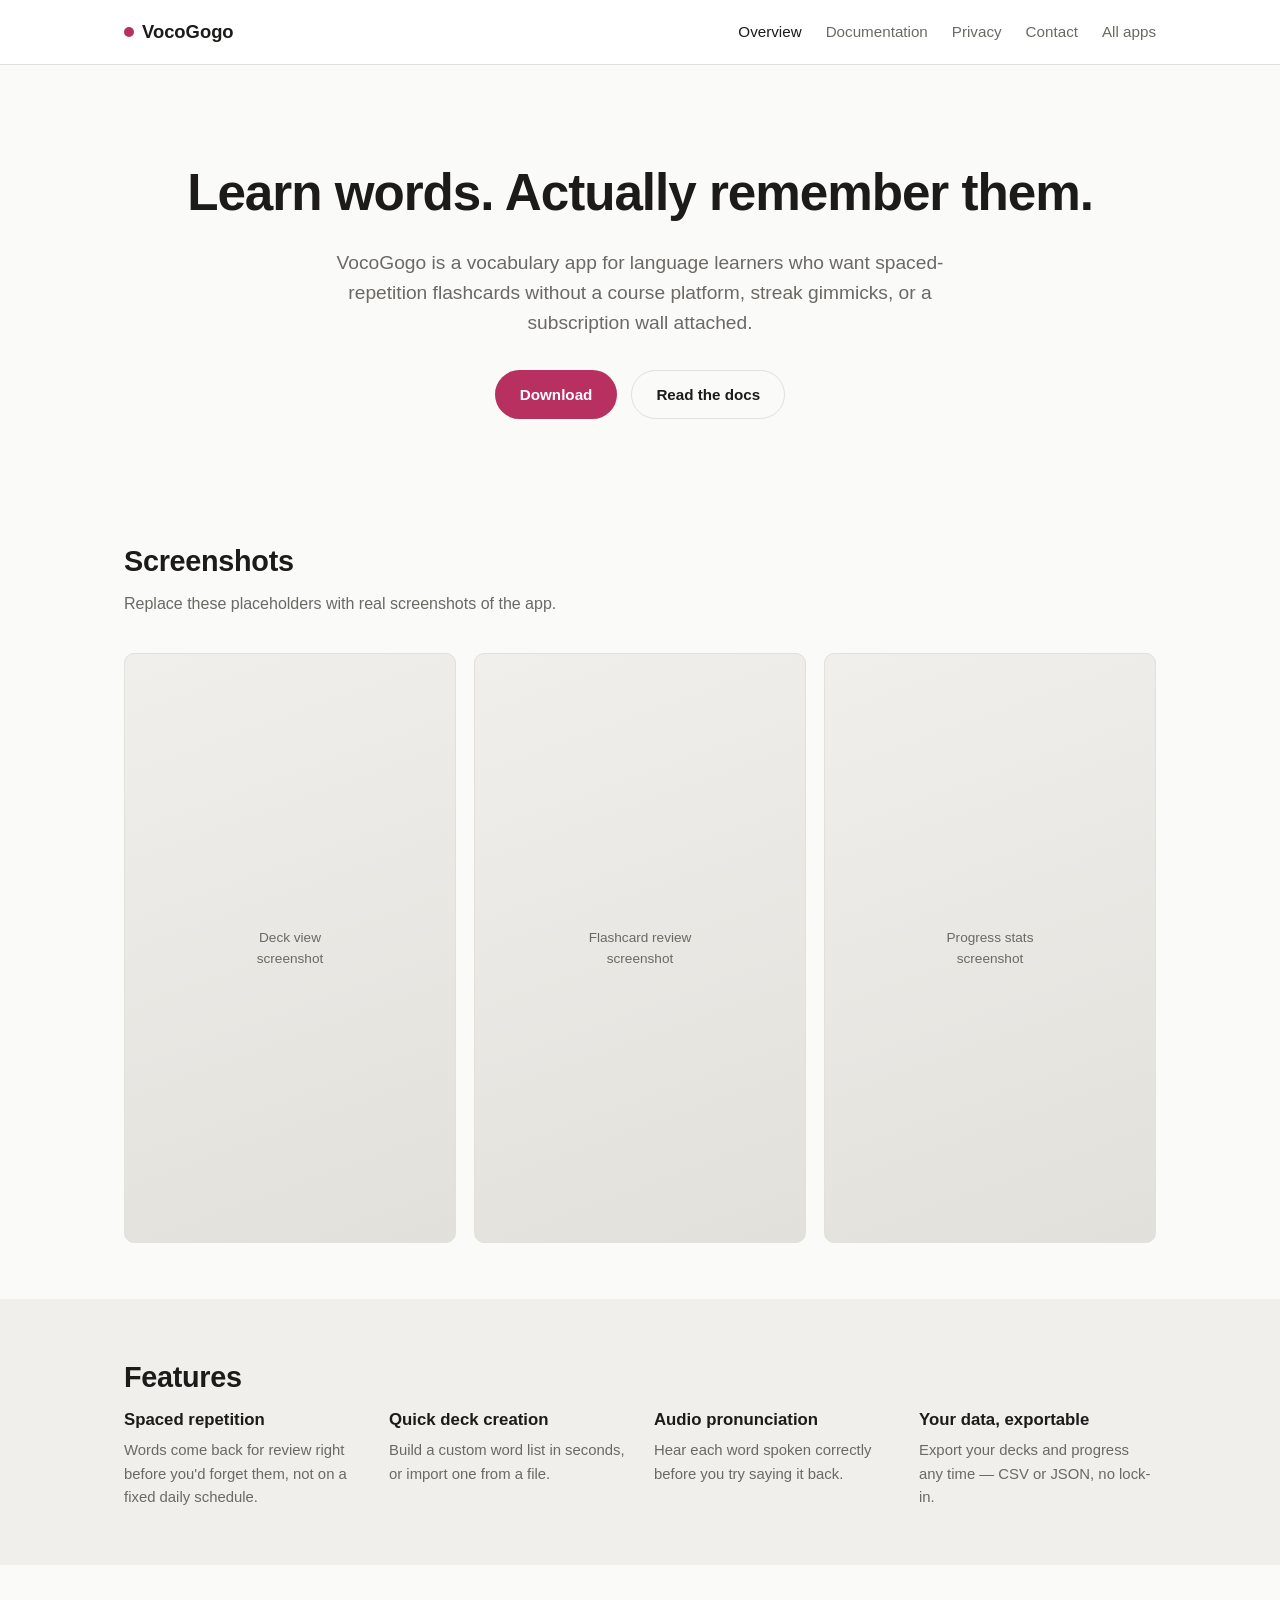
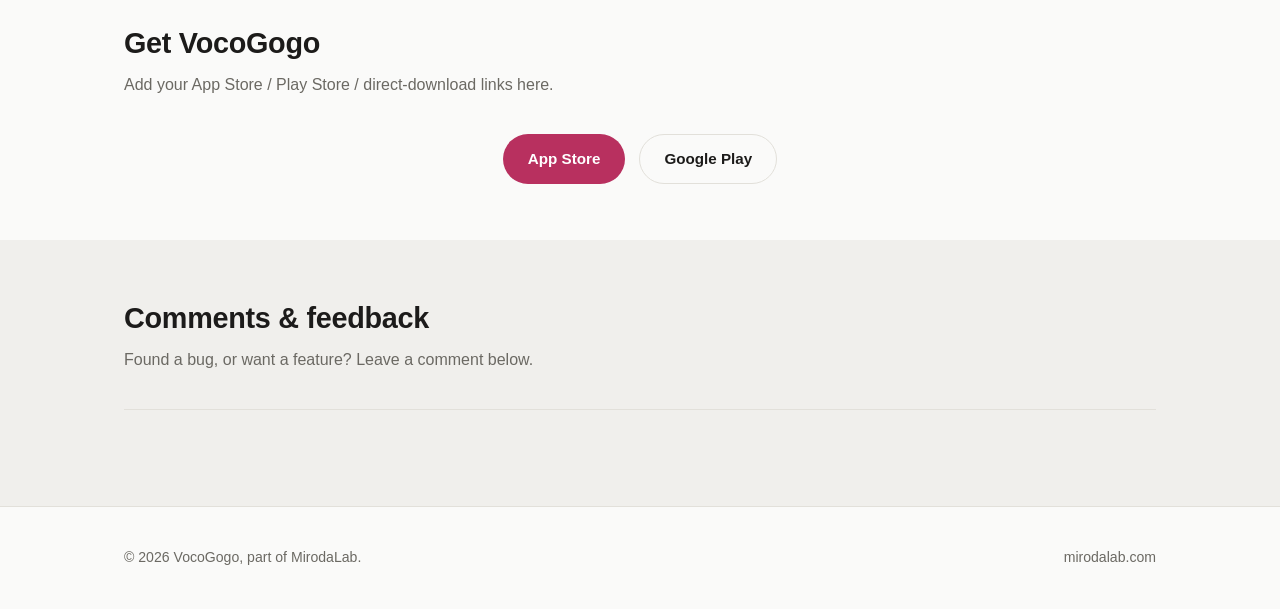
==== index.html @ 5d13f7ab "Add files via upload" ====
<!DOCTYPE html>
<html lang="en">
<head>
<meta charset="UTF-8">
<meta name="viewport" content="width=device-width, initial-scale=1.0">
<title>VocoGogo — a vocabulary learning app</title>
<meta name="description" content="VocoGogo is a vocabulary app for language learners — spaced-repetition flashcards without a bloated course platform attached.">
<link rel="stylesheet" href="css/style.css">
<style>:root{--accent:#b8305f;--accent-dark:#8f2549;}</style>
</head>
<body>

<header class="site-nav">
  <div class="wrap">
    <a class="brand" href="./"><span class="dot"></span>VocoGogo</a>
    <button class="menu-toggle" aria-label="Toggle menu" aria-expanded="false">
      <svg width="22" height="22" viewBox="0 0 22 22" fill="none" stroke="currentColor" stroke-width="2" stroke-linecap="round"><line x1="2" y1="5" x2="20" y2="5"/><line x1="2" y1="11" x2="20" y2="11"/><line x1="2" y1="17" x2="20" y2="17"/></svg>
    </button>
    <nav class="links">
      <a href="./" class="active">Overview</a>
      <a href="docs.html">Documentation</a>
      <a href="privacy.html">Privacy</a>
      <a href="contact.html">Contact</a>
      <a href="https://mirodalab.com">All apps</a>
    </nav>
  </div>
</header>

<section class="hero">
  <div class="wrap">
    <h1>Learn words. Actually remember them.</h1>
    <p class="lead">VocoGogo is a vocabulary app for language learners who want spaced-repetition flashcards without a course platform, streak gimmicks, or a subscription wall attached.</p>
    <div class="cta-row">
      <a href="#download" class="btn btn-primary">Download</a>
      <a href="docs.html" class="btn btn-secondary">Read the docs</a>
    </div>
  </div>
</section>

<section>
  <div class="wrap">
    <h2 class="section-title">Screenshots</h2>
    <p class="section-sub">Replace these placeholders with real screenshots of the app.</p>
    <div class="screenshots">
      <div class="screenshot-placeholder">Deck view<br>screenshot</div>
      <div class="screenshot-placeholder">Flashcard review<br>screenshot</div>
      <div class="screenshot-placeholder">Progress stats<br>screenshot</div>
    </div>
  </div>
</section>

<section class="alt">
  <div class="wrap">
    <h2 class="section-title">Features</h2>
    <div class="features">
      <div class="feature">
        <h4>Spaced repetition</h4>
        <p>Words come back for review right before you'd forget them, not on a fixed daily schedule.</p>
      </div>
      <div class="feature">
        <h4>Quick deck creation</h4>
        <p>Build a custom word list in seconds, or import one from a file.</p>
      </div>
      <div class="feature">
        <h4>Audio pronunciation</h4>
        <p>Hear each word spoken correctly before you try saying it back.</p>
      </div>
      <div class="feature">
        <h4>Your data, exportable</h4>
        <p>Export your decks and progress any time — CSV or JSON, no lock-in.</p>
      </div>
    </div>
  </div>
</section>

<section id="download">
  <div class="wrap">
    <h2 class="section-title">Get VocoGogo</h2>
    <p class="section-sub">Add your App Store / Play Store / direct-download links here.</p>
    <div class="cta-row">
      <a href="#" class="btn btn-primary">App Store</a>
      <a href="#" class="btn btn-secondary">Google Play</a>
    </div>
  </div>
</section>

<section class="alt">
  <div class="wrap">
    <h2 class="section-title">Comments &amp; feedback</h2>
    <p class="section-sub">Found a bug, or want a feature? Leave a comment below.</p>
    <div class="comments-section">
      <script src="https://giscus.app/client.js"
        data-repo="miroda3742/vocogogo-site"
        data-repo-id="REPLACE_ME"
        data-category="General"
        data-category-id="REPLACE_ME"
        data-mapping="pathname"
        data-strict="0"
        data-reactions-enabled="1"
        data-emit-metadata="0"
        data-input-position="top"
        data-theme="noborder_light"
        data-lang="en"
        data-loading="lazy"
        crossorigin="anonymous"
        async>
      </script>
    </div>
  </div>
</section>

<footer class="site-footer">
  <div class="wrap">
    <span>© 2026 VocoGogo, part of MirodaLab.</span>
    <span><a href="https://mirodalab.com">mirodalab.com</a></span>
  </div>
</footer>

<script src="js/nav.js" defer></script>
</body>
</html>
---- css/style.css ----
/* ==========================================================================
   Shared stylesheet — copied into css/style.css for every site (main + 4 apps)
   Override --accent per app for a distinct feel while keeping one system.
   ========================================================================== */

:root {
  --bg: #fafaf9;
  --bg-alt: #f0efec;
  --text: #1c1b1a;
  --text-muted: #6b6963;
  --border: #e2e0da;
  --accent: #2f6f4e;      /* default green — overridden per app */
  --accent-dark: #24563d;
  --card-bg: #ffffff;
  --radius: 10px;
  --max-width: 1080px;
  --font: -apple-system, BlinkMacSystemFont, "Segoe UI", Inter, Roboto, Helvetica, Arial, sans-serif;
}

* { box-sizing: border-box; }

html, body {
  margin: 0;
  padding: 0;
  background: var(--bg);
  color: var(--text);
  font-family: var(--font);
  line-height: 1.55;
  -webkit-font-smoothing: antialiased;
}

a { color: var(--accent-dark); text-decoration: none; }
a:hover { text-decoration: underline; }

img { max-width: 100%; display: block; }

.wrap {
  max-width: var(--max-width);
  margin: 0 auto;
  padding: 0 24px;
}

/* ---------- Nav ---------- */
header.site-nav {
  border-bottom: 1px solid var(--border);
  background: var(--card-bg);
  position: sticky;
  top: 0;
  z-index: 10;
}

header.site-nav .wrap {
  display: flex;
  align-items: center;
  justify-content: space-between;
  height: 64px;
}

.brand {
  font-weight: 700;
  font-size: 1.15rem;
  color: var(--text);
  display: flex;
  align-items: center;
  gap: 8px;
}
.brand:hover { text-decoration: none; }

.brand .dot {
  width: 10px;
  height: 10px;
  border-radius: 50%;
  background: var(--accent);
  display: inline-block;
}

nav.links {
  display: flex;
  gap: 24px;
  font-size: 0.95rem;
}

nav.links a { color: var(--text-muted); }
nav.links a:hover, nav.links a.active { color: var(--text); text-decoration: none; }

.menu-toggle {
  display: none;
  align-items: center;
  justify-content: center;
  background: none;
  border: none;
  padding: 8px;
  margin: -8px;
  color: var(--text);
  cursor: pointer;
}
.menu-toggle svg { display: block; }

@media (max-width: 640px) {
  .menu-toggle { display: flex; }

  header.site-nav .wrap { position: relative; }

  nav.links {
    display: none;
    position: absolute;
    top: 64px;
    left: 0;
    right: 0;
    flex-direction: column;
    gap: 0;
    background: var(--card-bg);
    border-bottom: 1px solid var(--border);
    box-shadow: 0 8px 16px rgba(0,0,0,0.06);
  }
  nav.links.open { display: flex; }
  nav.links a { padding: 14px 24px; border-top: 1px solid var(--border); }
  nav.links a:first-child { border-top: none; }
}

/* ---------- Hero ---------- */
.hero {
  padding: 88px 0 64px;
  text-align: center;
}

.hero h1 {
  font-size: clamp(2rem, 5vw, 3.2rem);
  margin: 0 0 16px;
  letter-spacing: -0.02em;
}

.hero p.lead {
  font-size: 1.2rem;
  color: var(--text-muted);
  max-width: 620px;
  margin: 0 auto 32px;
}

.cta-row {
  display: flex;
  gap: 14px;
  justify-content: center;
  flex-wrap: wrap;
}

.btn {
  display: inline-block;
  padding: 12px 24px;
  border-radius: 999px;
  font-weight: 600;
  font-size: 0.95rem;
  border: 1px solid transparent;
  cursor: pointer;
}

.btn-primary {
  background: var(--accent);
  color: #fff;
}
.btn-primary:hover { background: var(--accent-dark); text-decoration: none; }

.btn-secondary {
  background: transparent;
  color: var(--text);
  border-color: var(--border);
}
.btn-secondary:hover { border-color: var(--text-muted); text-decoration: none; }

/* ---------- Sections ---------- */
section { padding: 56px 0; }
section.alt { background: var(--bg-alt); }

h2.section-title {
  font-size: 1.8rem;
  margin: 0 0 8px;
  letter-spacing: -0.01em;
}

p.section-sub {
  color: var(--text-muted);
  margin: 0 0 36px;
  max-width: 560px;
}

/* ---------- Cards (app grid on main site) ---------- */
.grid {
  display: grid;
  grid-template-columns: repeat(auto-fit, minmax(230px, 1fr));
  gap: 20px;
}

.card {
  background: var(--card-bg);
  border: 1px solid var(--border);
  border-radius: var(--radius);
  padding: 24px;
  transition: transform 0.15s ease, box-shadow 0.15s ease;
}

.card:hover {
  transform: translateY(-2px);
  box-shadow: 0 8px 24px rgba(0,0,0,0.06);
}

.card h3 { margin: 12px 0 6px; font-size: 1.15rem; }
.card p { color: var(--text-muted); font-size: 0.95rem; margin: 0 0 14px; }
.card .app-icon {
  width: 44px; height: 44px;
  border-radius: 12px;
  background: var(--accent);
  display: flex; align-items: center; justify-content: center;
  color: #fff; font-weight: 700; font-size: 1.1rem;
}

/* ---------- Feature list ---------- */
.features {
  display: grid;
  grid-template-columns: repeat(auto-fit, minmax(220px, 1fr));
  gap: 28px;
}
.feature h4 { margin: 0 0 6px; font-size: 1.05rem; }
.feature p { color: var(--text-muted); margin: 0; font-size: 0.93rem; }

/* ---------- Screenshot gallery ---------- */
.screenshots {
  display: grid;
  grid-template-columns: repeat(auto-fit, minmax(240px, 1fr));
  gap: 18px;
}
.screenshot-placeholder {
  aspect-ratio: 9 / 16;
  background: linear-gradient(160deg, var(--bg-alt), var(--border));
  border-radius: var(--radius);
  border: 1px solid var(--border);
  display: flex;
  align-items: center;
  justify-content: center;
  color: var(--text-muted);
  font-size: 0.85rem;
  text-align: center;
  padding: 12px;
}

/* ---------- Docs page ---------- */
.docs-layout {
  display: grid;
  grid-template-columns: 220px 1fr;
  gap: 48px;
  align-items: start;
}
.docs-toc {
  position: sticky;
  top: 88px;
  font-size: 0.9rem;
}
.docs-toc a {
  display: block;
  padding: 6px 0;
  color: var(--text-muted);
}
.docs-toc a:hover { color: var(--text); text-decoration: none; }
.docs-content h2 { margin-top: 48px; }
.docs-content h2:first-child { margin-top: 0; }
.docs-content code {
  background: var(--bg-alt);
  padding: 2px 6px;
  border-radius: 4px;
  font-size: 0.9em;
}
.docs-content pre {
  background: var(--bg-alt);
  border: 1px solid var(--border);
  border-radius: var(--radius);
  padding: 16px;
  overflow-x: auto;
}

.docs-content h2 {
  font-size: 1.6rem;
  letter-spacing: -0.01em;
  padding-bottom: 8px;
  border-bottom: 1px solid var(--border);
  /* Matches .docs-toc's own sticky offset (top: 88px) — without this, clicking
     a sidebar link scrolls the heading flush to the viewport top, which is
     right under the 64px sticky nav bar, hiding the heading itself. */
  scroll-margin-top: 88px;
}

.docs-content h3 {
  margin: 32px 0 10px;
  font-size: 1.15rem;
  letter-spacing: -0.01em;
  scroll-margin-top: 88px;
}

.docs-content ul,
.docs-content ol {
  padding-left: 1.3em;
  margin: 0 0 20px;
}

.docs-content li {
  margin-bottom: 10px;
}

.docs-content ol.steps li {
  margin-bottom: 14px;
}

/* Tables (field lists, theme table, key-restriction values) */
.docs-content table {
  width: 100%;
  border-collapse: collapse;
  margin: 20px 0;
  font-size: 0.95rem;
}

.docs-content th,
.docs-content td {
  text-align: left;
  padding: 10px 14px;
  border-bottom: 1px solid var(--border);
  vertical-align: top;
}

.docs-content th {
  color: var(--text-muted);
  font-weight: 600;
  font-size: 0.85rem;
  text-transform: uppercase;
  letter-spacing: 0.03em;
}

.docs-content tr:last-child td {
  border-bottom: none;
}

/* Callout cards (tip / warn). These reuse the site-wide .card rule, so strip
   the marketing-grid hover lift and muted body text — a callout isn't a link
   and its text is the important part, not secondary. Colors are fixed (not
   tied to --accent) so tip/warn stay visually distinct regardless of which
   app's --accent override is active on a given site. */
.docs-content .card {
  padding: 16px 20px;
  margin: 20px 0;
  border-left-width: 4px;
  border-left-style: solid;
}
.docs-content .card:hover {
  transform: none;
  box-shadow: none;
}
.docs-content .card p {
  color: var(--text);
  font-size: 1rem;
  margin: 0;
}
.docs-content .card p + p { margin-top: 8px; }

.docs-content .card.tip { border-left-color: #2f6f4e; }
.docs-content .card.warn { border-left-color: #b3261e; }

.docs-content .card .label {
  display: block;
  font-weight: 700;
  font-size: 0.72rem;
  text-transform: uppercase;
  letter-spacing: 0.06em;
  margin-bottom: 6px;
}
.docs-content .card.tip .label { color: #2f6f4e; }
.docs-content .card.warn .label { color: #b3261e; }

@media (max-width: 720px) {
  .docs-layout { grid-template-columns: 1fr; }
  .docs-toc { position: static; margin-bottom: 24px; }
}

/* ---------- Blog ---------- */
.post-list { display: flex; flex-direction: column; gap: 24px; }
.post-item {
  border-bottom: 1px solid var(--border);
  padding-bottom: 24px;
}
.post-item .post-date { color: var(--text-muted); font-size: 0.85rem; }
.post-item h3 { margin: 6px 0; }
.post-item p { color: var(--text-muted); margin: 0; }

article.post-body { max-width: 680px; margin: 0 auto; }
article.post-body h1 { margin-bottom: 4px; }
article.post-body .post-meta { color: var(--text-muted); margin-bottom: 32px; }

/* ---------- Comments ---------- */
.comments-section {
  border-top: 1px solid var(--border);
  padding-top: 40px;
  margin-top: 16px;
}

/* ---------- Footer ---------- */
footer.site-footer {
  border-top: 1px solid var(--border);
  padding: 40px 0;
  color: var(--text-muted);
  font-size: 0.88rem;
}
footer.site-footer .wrap {
  display: flex;
  justify-content: space-between;
  flex-wrap: wrap;
  gap: 12px;
}
footer.site-footer a { color: var(--text-muted); }

/* ---------- Contact form ---------- */
.contact-form { max-width: 480px; }

.form-row { margin-bottom: 20px; }
.form-row label {
  display: block;
  font-weight: 600;
  font-size: 0.9rem;
  margin-bottom: 6px;
}
.form-row input[type="text"],
.form-row input[type="email"],
.form-row textarea {
  width: 100%;
  padding: 10px 12px;
  border: 1px solid var(--border);
  border-radius: 8px;
  background: var(--card-bg);
  color: var(--text);
  font-family: var(--font);
  font-size: 0.95rem;
}
.form-row input:focus,
.form-row textarea:focus {
  outline: 2px solid var(--accent);
  outline-offset: 1px;
}
.form-row textarea { resize: vertical; min-height: 120px; }

/* Honeypot field — hidden off-screen (not display:none, which some bots
   skip) so sighted users and screen readers never see or fill it. Any
   value here means whatever submitted the form isn't a person. */
.hp-field {
  position: absolute;
  left: -9999px;
  top: -9999px;
  width: 1px;
  height: 1px;
  overflow: hidden;
}

.contact-form .btn { margin-top: 4px; cursor: pointer; }
.contact-form .btn:disabled { opacity: 0.6; cursor: default; }

.form-status { margin: 14px 0 0; font-size: 0.9rem; min-height: 1.3em; }
.form-status.success { color: var(--accent-dark); }
.form-status.error { color: #b3261e; }
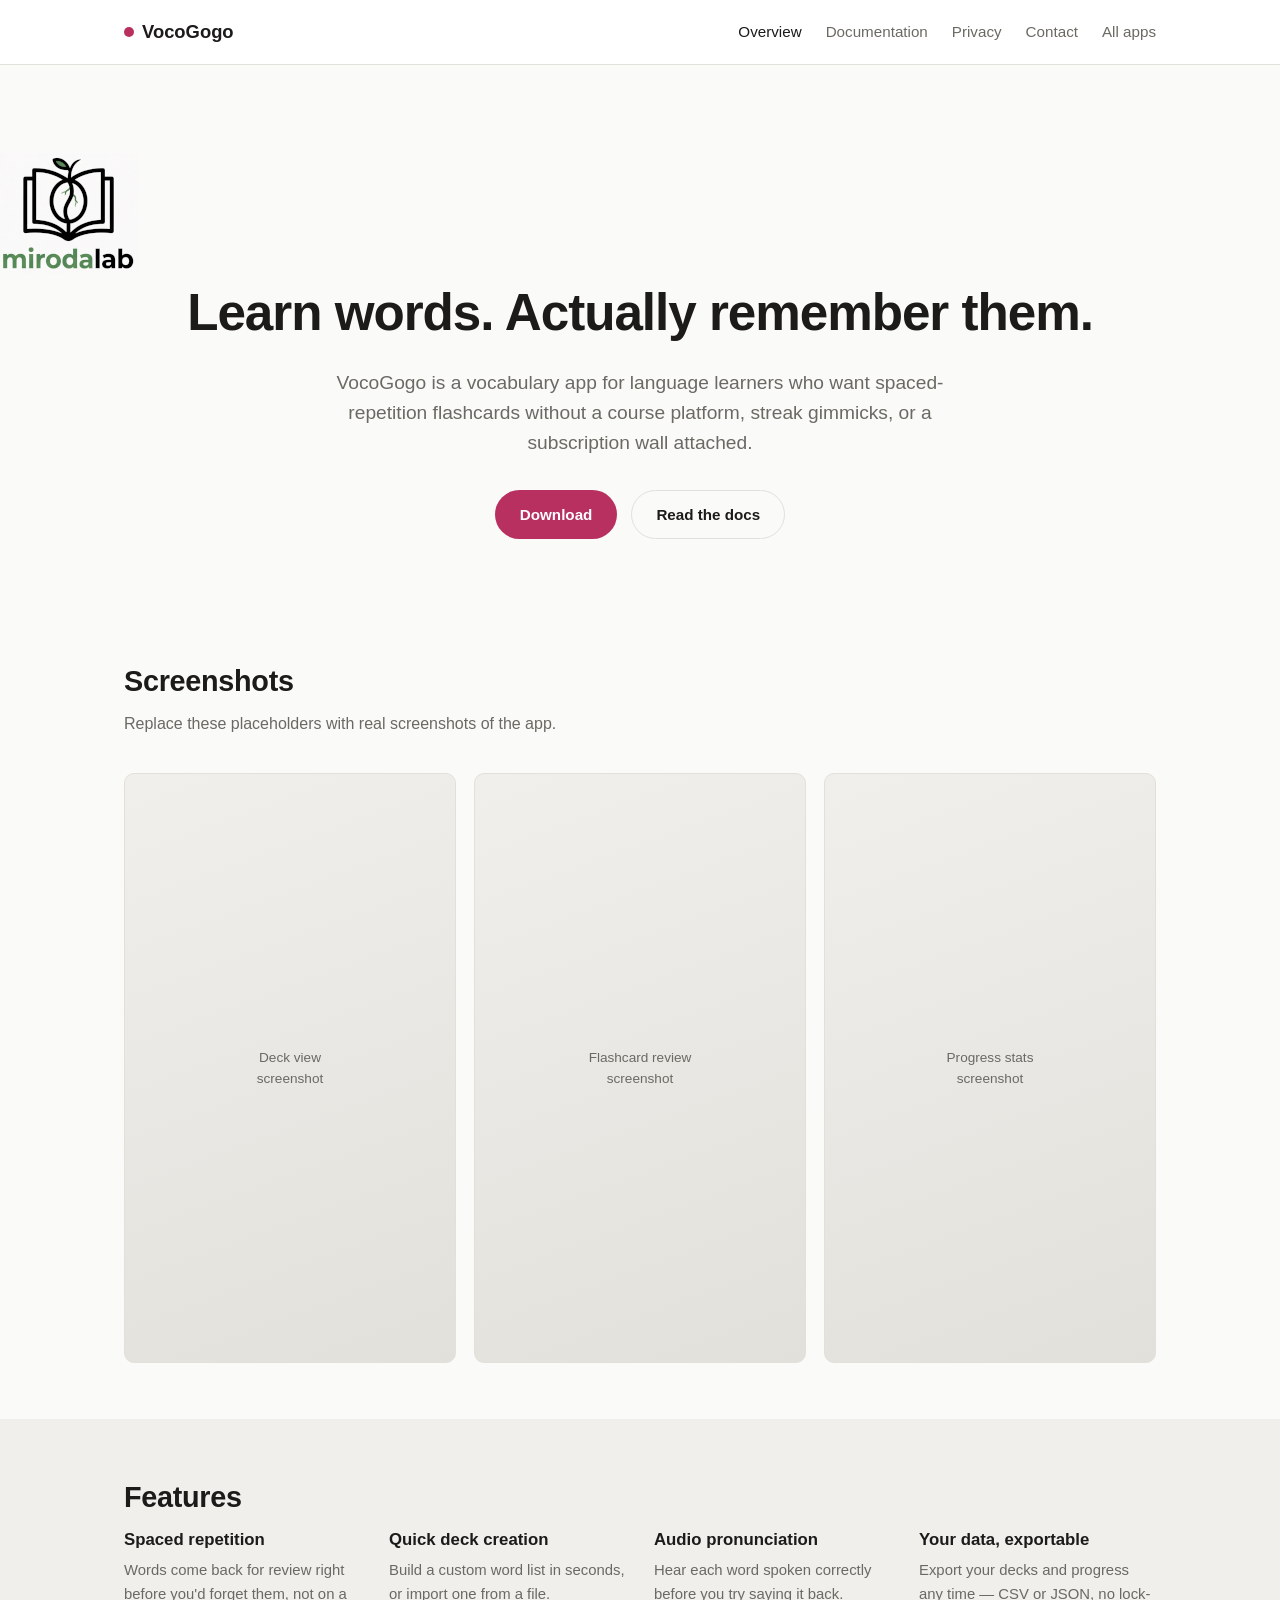
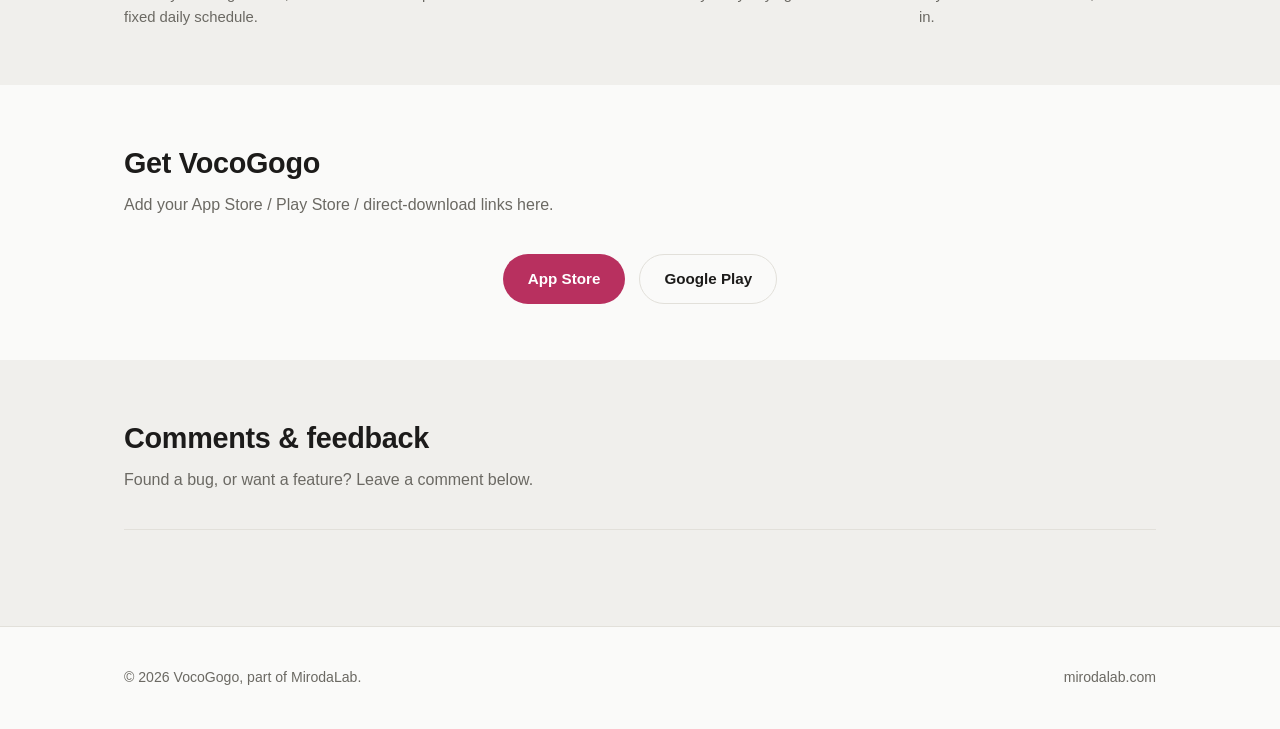
==== commit 1dabff17: "Add files via upload" ====
--- a/index.html
+++ b/index.html
@@ -27,6 +27,9 @@
 </header>
 
 <section class="hero">
+  <div class="logo-container">
+      <img src="images/logo-stc.png" alt="Mirodalab">
+  </div>
   <div class="wrap">
     <h1>Learn words. Actually remember them.</h1>
     <p class="lead">VocoGogo is a vocabulary app for language learners who want spaced-repetition flashcards without a course platform, streak gimmicks, or a subscription wall attached.</p>
--- a/css/style.css
+++ b/css/style.css
@@ -460,3 +460,14 @@
 .form-status { margin: 14px 0 0; font-size: 0.9rem; min-height: 1.3em; }
 .form-status.success { color: var(--accent-dark); }
 .form-status.error { color: #b3261e; }
+
+.summary { 
+  background:#FFFFFF; 
+  border:1px solid #E1EBE2;
+  border-radius:22px; 
+  padding:24px 26px; 
+  box-shadow:0 1px 1px color-mix(in srgb, #0F211A 5%, transparent); 
+  margin:0 0 12px; }
+.summary h2 { margin-top:0; font-size:20px; }
+.summary ul { margin-bottom:0; }
+.summary li::marker { color:12%; }
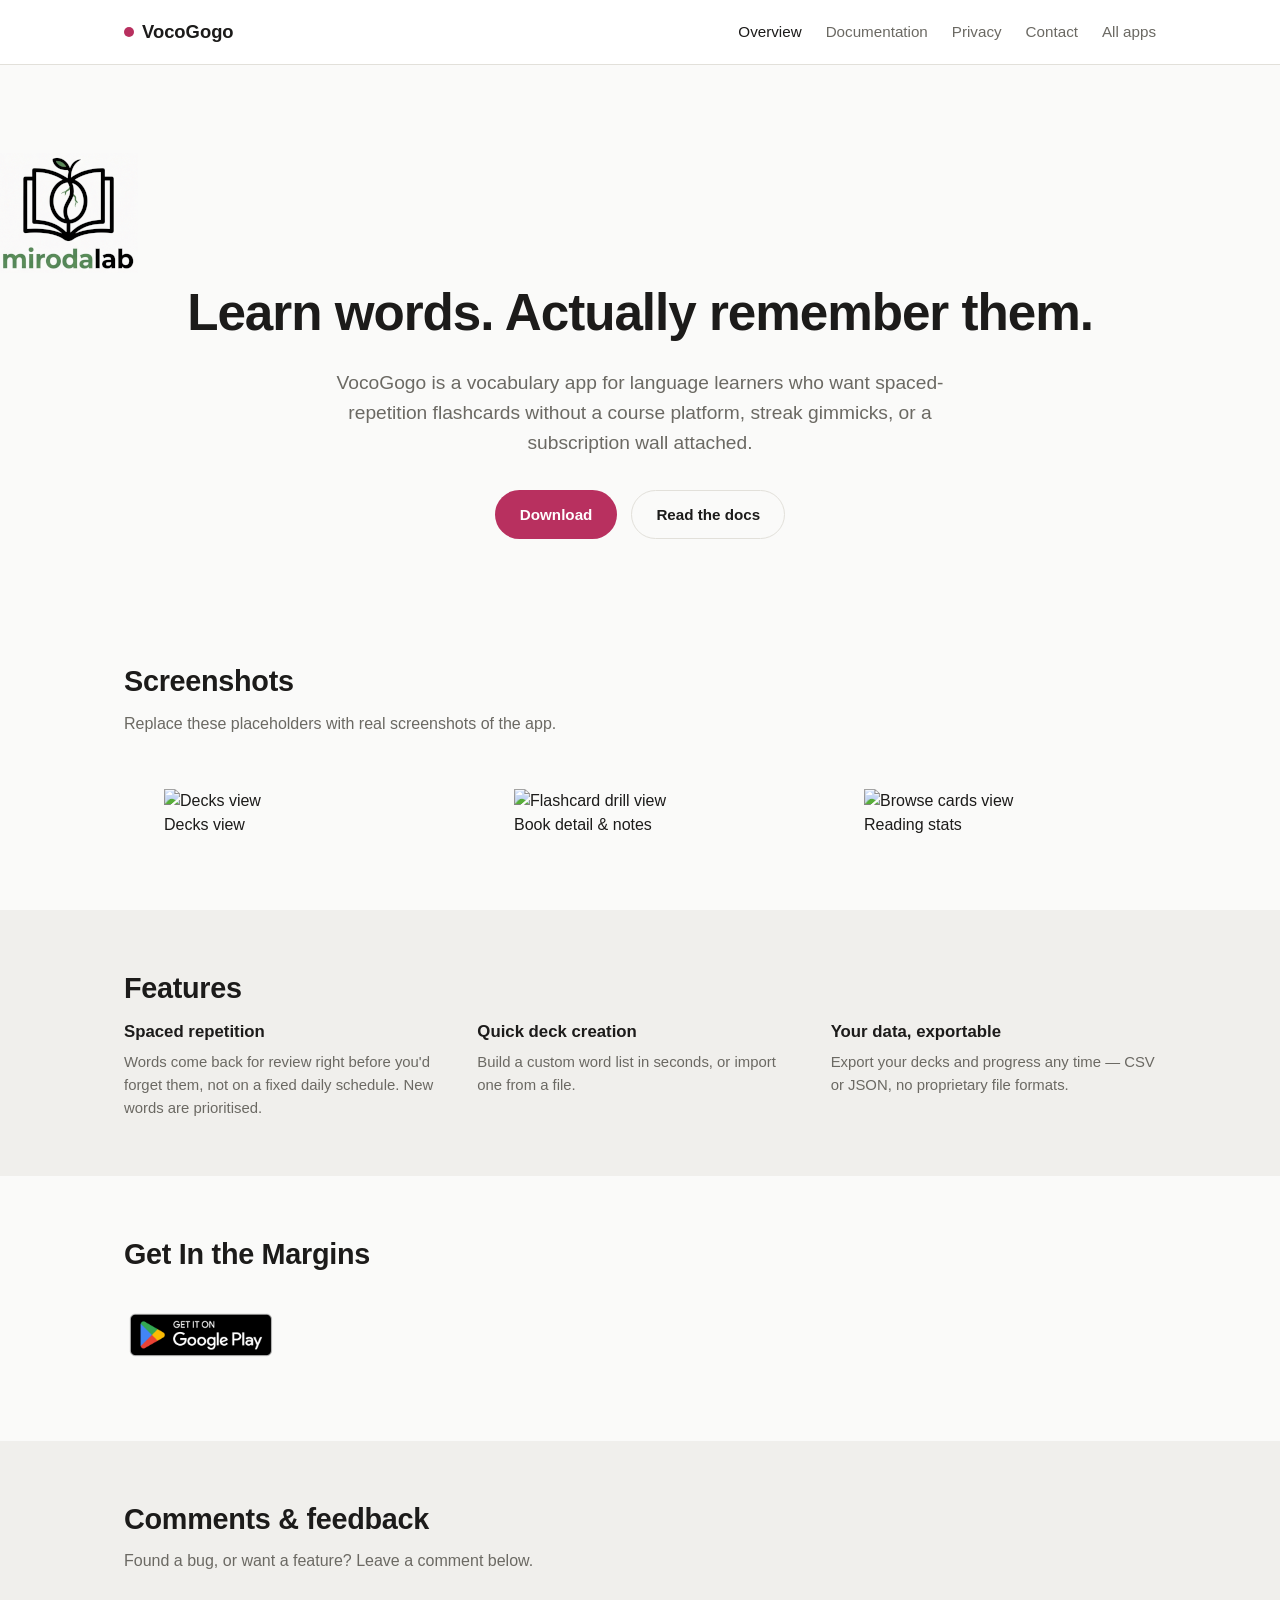
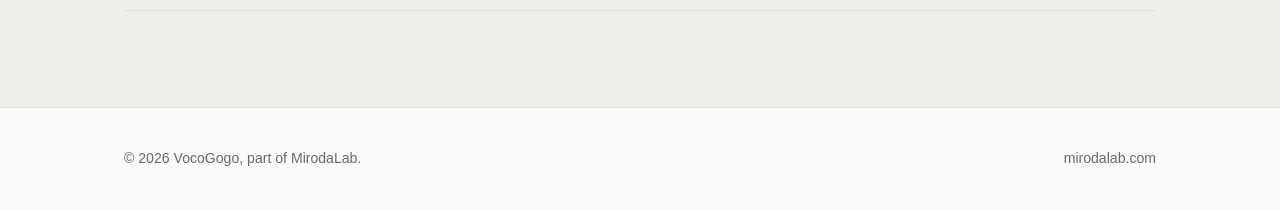
==== commit c1ce6984: "Add files via upload" ====
--- a/index.html
+++ b/index.html
@@ -45,9 +45,18 @@
     <h2 class="section-title">Screenshots</h2>
     <p class="section-sub">Replace these placeholders with real screenshots of the app.</p>
     <div class="screenshots">
-      <div class="screenshot-placeholder">Deck view<br>screenshot</div>
-      <div class="screenshot-placeholder">Flashcard review<br>screenshot</div>
-      <div class="screenshot-placeholder">Progress stats<br>screenshot</div>
+      <figure class="screenshot">
+        <img src="images/decks.png" alt="Decks view" loading="lazy">
+        <figcaption>Decks view</figcaption>
+      </figure>
+      <figure class="screenshot">
+        <img src="images/answer.png" alt="Flashcard drill view" loading="lazy">
+        <figcaption>Book detail &amp; notes</figcaption>
+      </figure>
+      <figure class="screenshot">
+        <img src="images/browse.png" alt="Browse cards view" loading="lazy">
+        <figcaption>Reading stats</figcaption>
+      </figure>
     </div>
   </div>
 </section>
@@ -58,19 +67,15 @@
     <div class="features">
       <div class="feature">
         <h4>Spaced repetition</h4>
-        <p>Words come back for review right before you'd forget them, not on a fixed daily schedule.</p>
+        <p>Words come back for review right before you'd forget them, not on a fixed daily schedule. New words are prioritised.</p>
       </div>
       <div class="feature">
         <h4>Quick deck creation</h4>
         <p>Build a custom word list in seconds, or import one from a file.</p>
       </div>
       <div class="feature">
-        <h4>Audio pronunciation</h4>
-        <p>Hear each word spoken correctly before you try saying it back.</p>
-      </div>
-      <div class="feature">
         <h4>Your data, exportable</h4>
-        <p>Export your decks and progress any time — CSV or JSON, no lock-in.</p>
+        <p>Export your decks and progress any time — CSV or JSON, no proprietary file formats.</p>
       </div>
     </div>
   </div>
@@ -78,12 +83,10 @@
 
 <section id="download">
   <div class="wrap">
-    <h2 class="section-title">Get VocoGogo</h2>
-    <p class="section-sub">Add your App Store / Play Store / direct-download links here.</p>
-    <div class="cta-row">
-      <a href="#" class="btn btn-primary">App Store</a>
-      <a href="#" class="btn btn-secondary">Google Play</a>
-    </div>
+    <h2 class="section-title">Get In the Margins</h2>
+      <div class="google-container">
+        <a href="https://play.google.com/store/apps/details?id=com.miroda.vocogogo" target="_blank"><img src="images/googleplay.png" height=100px alt="Mirodalab"></a>
+      </div>
   </div>
 </section>
 
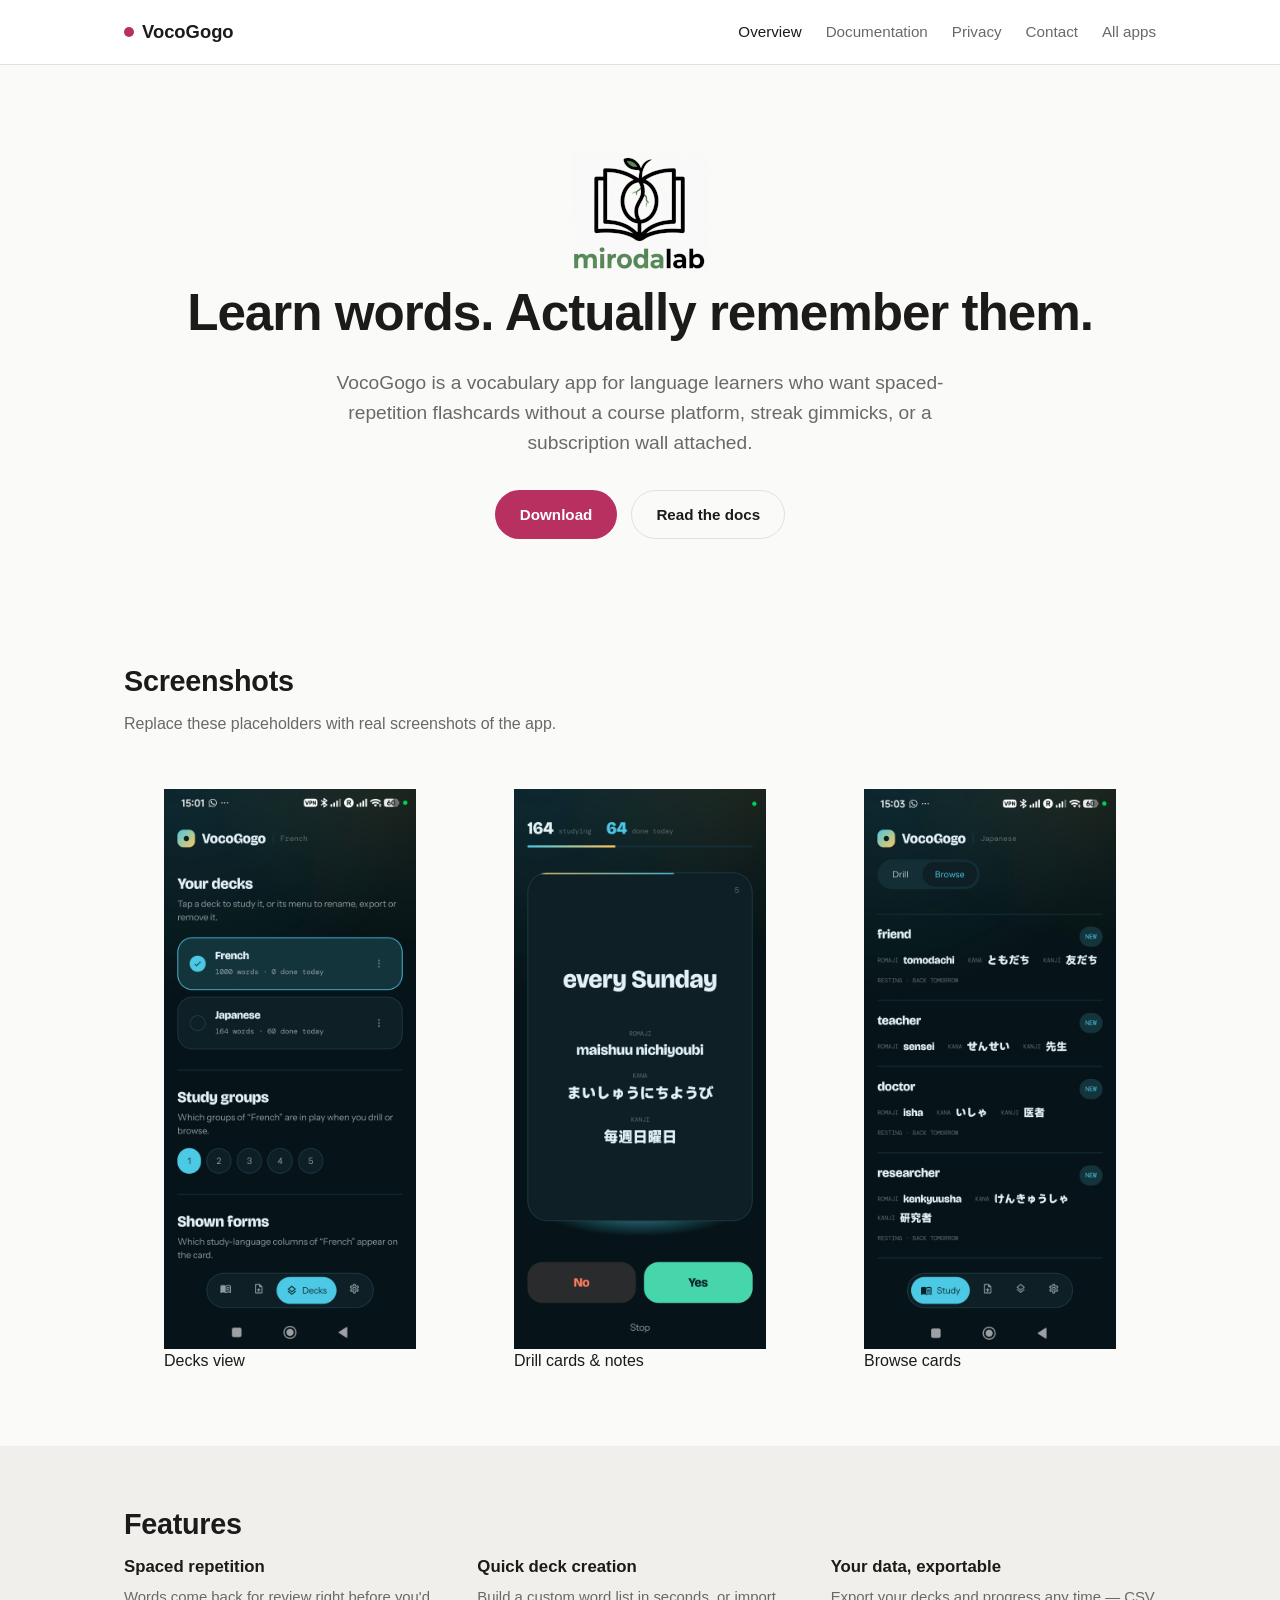
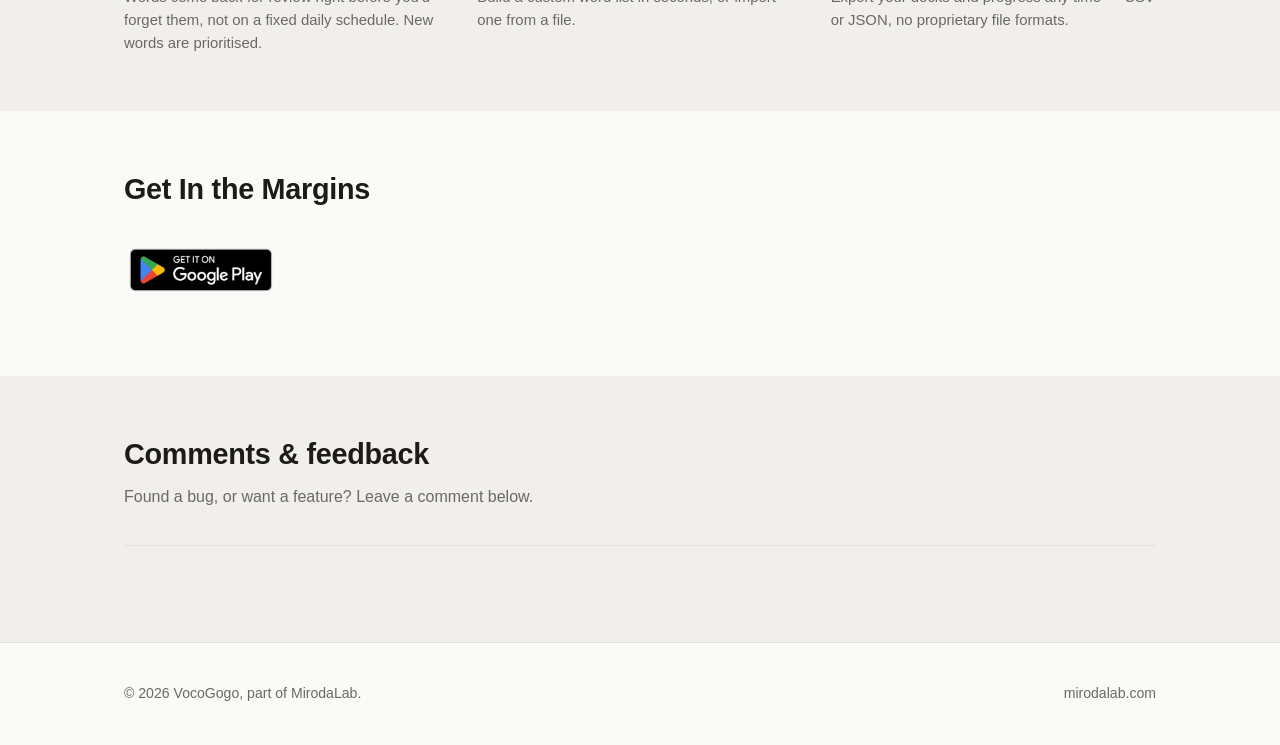
==== commit 74136cea: "Add files via upload" ====
--- a/index.html
+++ b/index.html
@@ -46,16 +46,16 @@
     <p class="section-sub">Replace these placeholders with real screenshots of the app.</p>
     <div class="screenshots">
       <figure class="screenshot">
-        <img src="images/decks.png" alt="Decks view" loading="lazy">
+        <img src="images/decks.jpg" alt="Decks view" loading="lazy">
         <figcaption>Decks view</figcaption>
       </figure>
       <figure class="screenshot">
-        <img src="images/answer.png" alt="Flashcard drill view" loading="lazy">
-        <figcaption>Book detail &amp; notes</figcaption>
+        <img src="images/answer.jpg" alt="Flashcard drill view" loading="lazy">
+        <figcaption>Drill cards &amp; notes</figcaption>
       </figure>
       <figure class="screenshot">
-        <img src="images/browse.png" alt="Browse cards view" loading="lazy">
-        <figcaption>Reading stats</figcaption>
+        <img src="images/browse.jpg" alt="Browse cards view" loading="lazy">
+        <figcaption>Browse cards</figcaption>
       </figure>
     </div>
   </div>
--- a/css/style.css
+++ b/css/style.css
@@ -33,6 +33,18 @@
 a:hover { text-decoration: underline; }
 
 img { max-width: 100%; display: block; }
+
+.logo-container {
+      display: flex;
+      justify-content: center; /* Centers horizontally */
+      align-items: center;     /* Centers vertically */
+    }
+
+.google-container {
+      display: flex;
+      justify-content: left; /* Centers horizontally */
+      align-items: left;     /* Centers vertically */
+    }
 
 .wrap {
   max-width: var(--max-width);
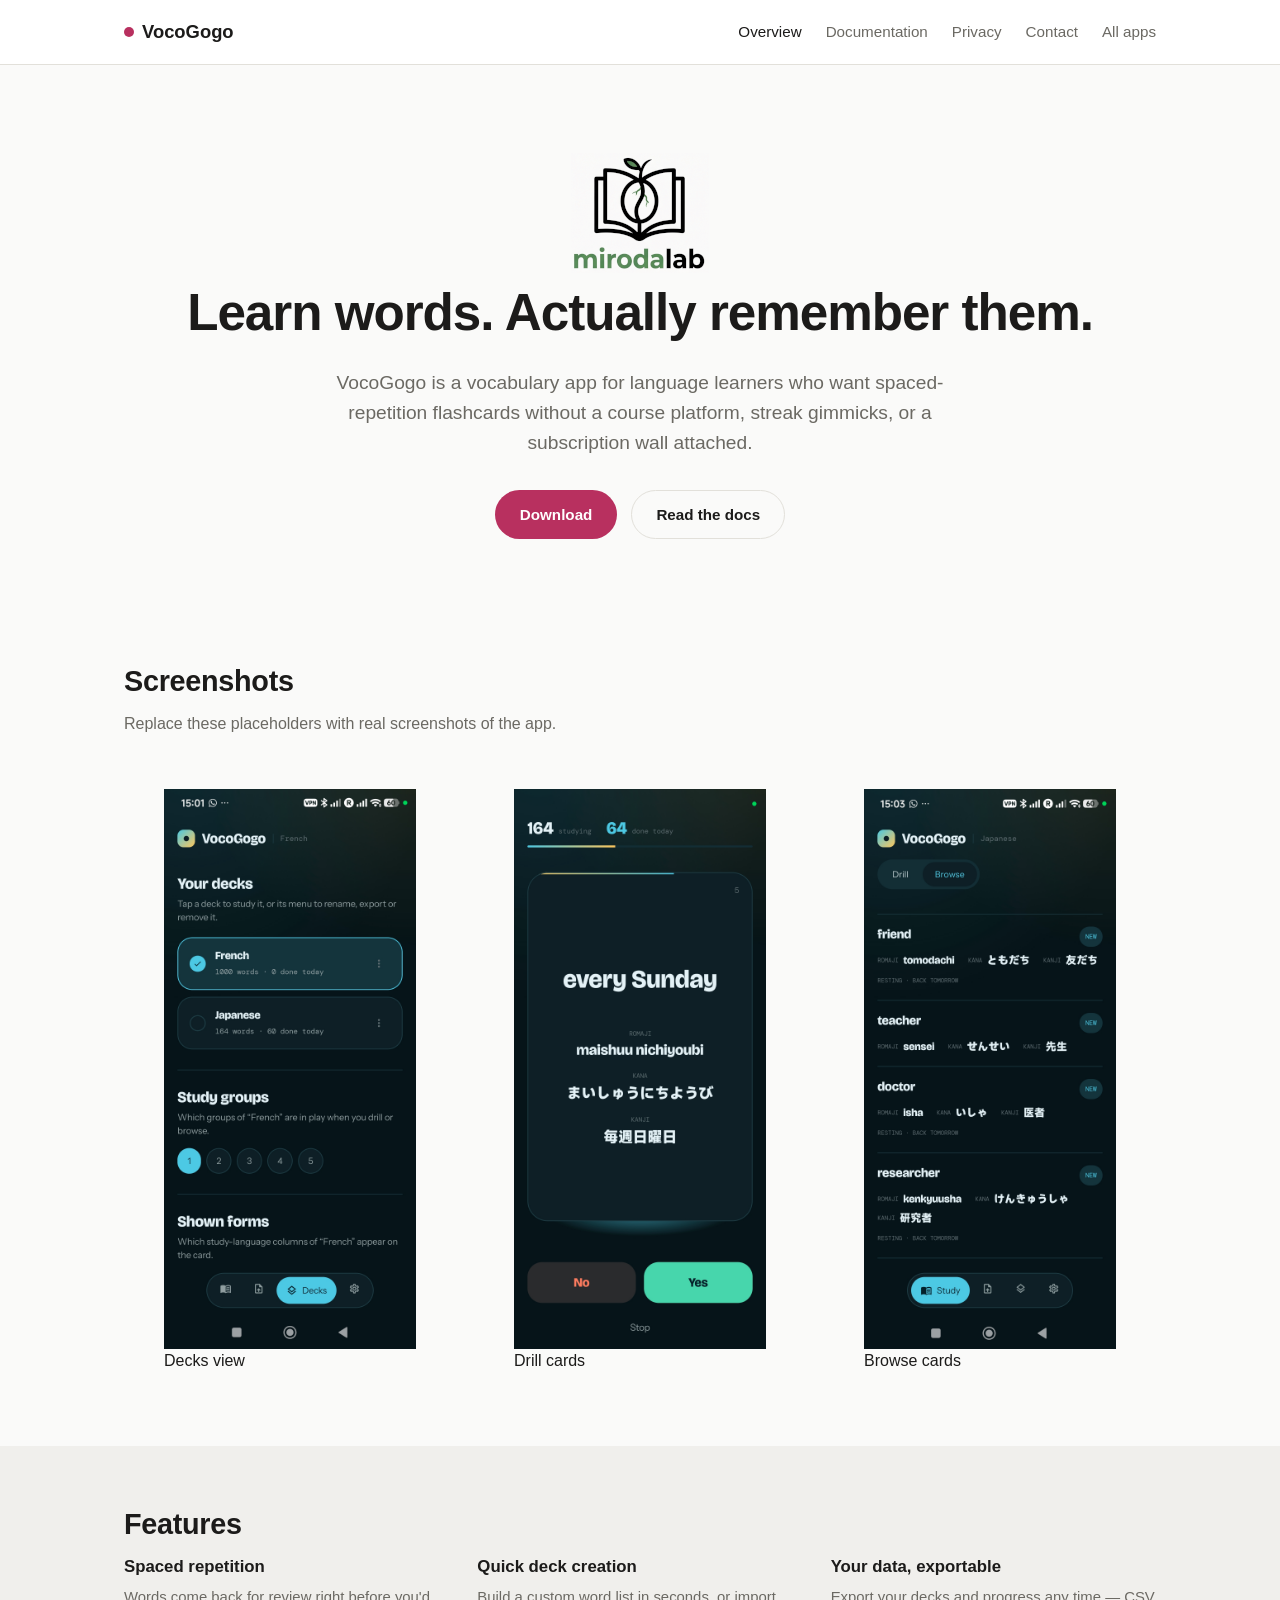
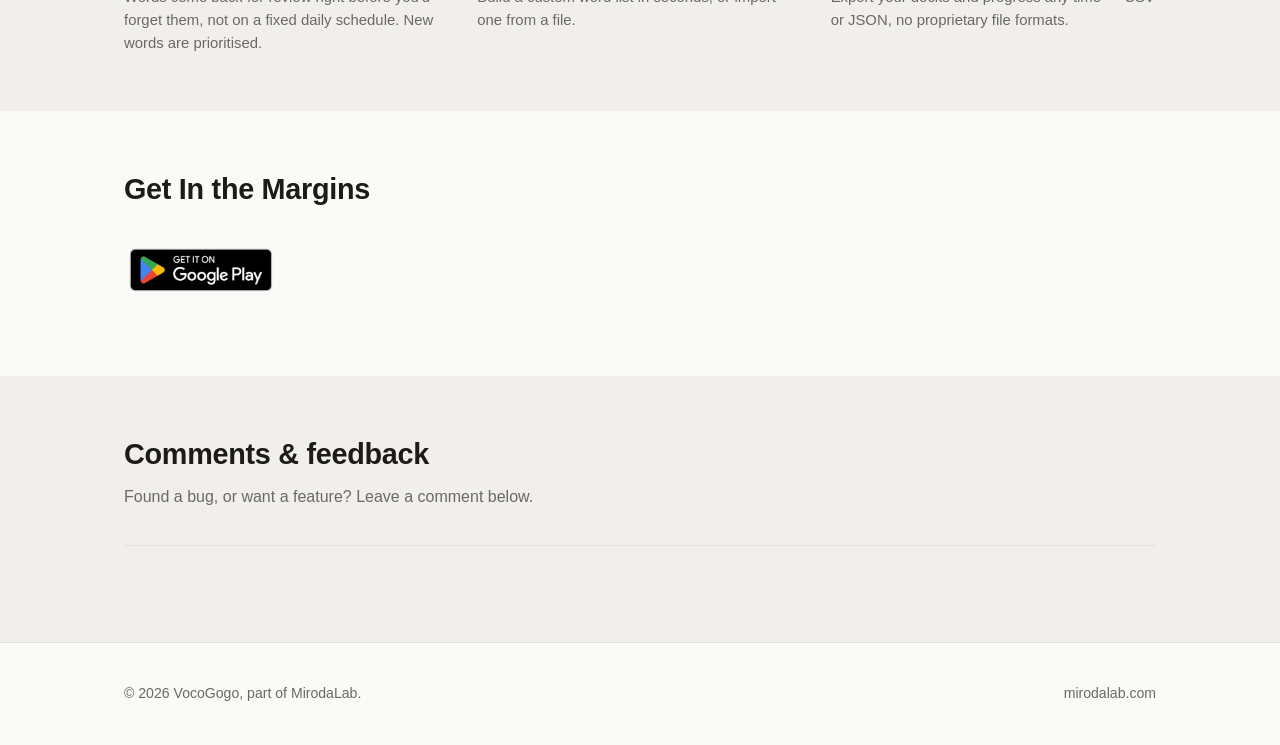
==== commit 77885244: "Add files via upload" ====
--- a/index.html
+++ b/index.html
@@ -51,7 +51,7 @@
       </figure>
       <figure class="screenshot">
         <img src="images/answer.jpg" alt="Flashcard drill view" loading="lazy">
-        <figcaption>Drill cards &amp; notes</figcaption>
+        <figcaption>Drill cards</figcaption>
       </figure>
       <figure class="screenshot">
         <img src="images/browse.jpg" alt="Browse cards view" loading="lazy">
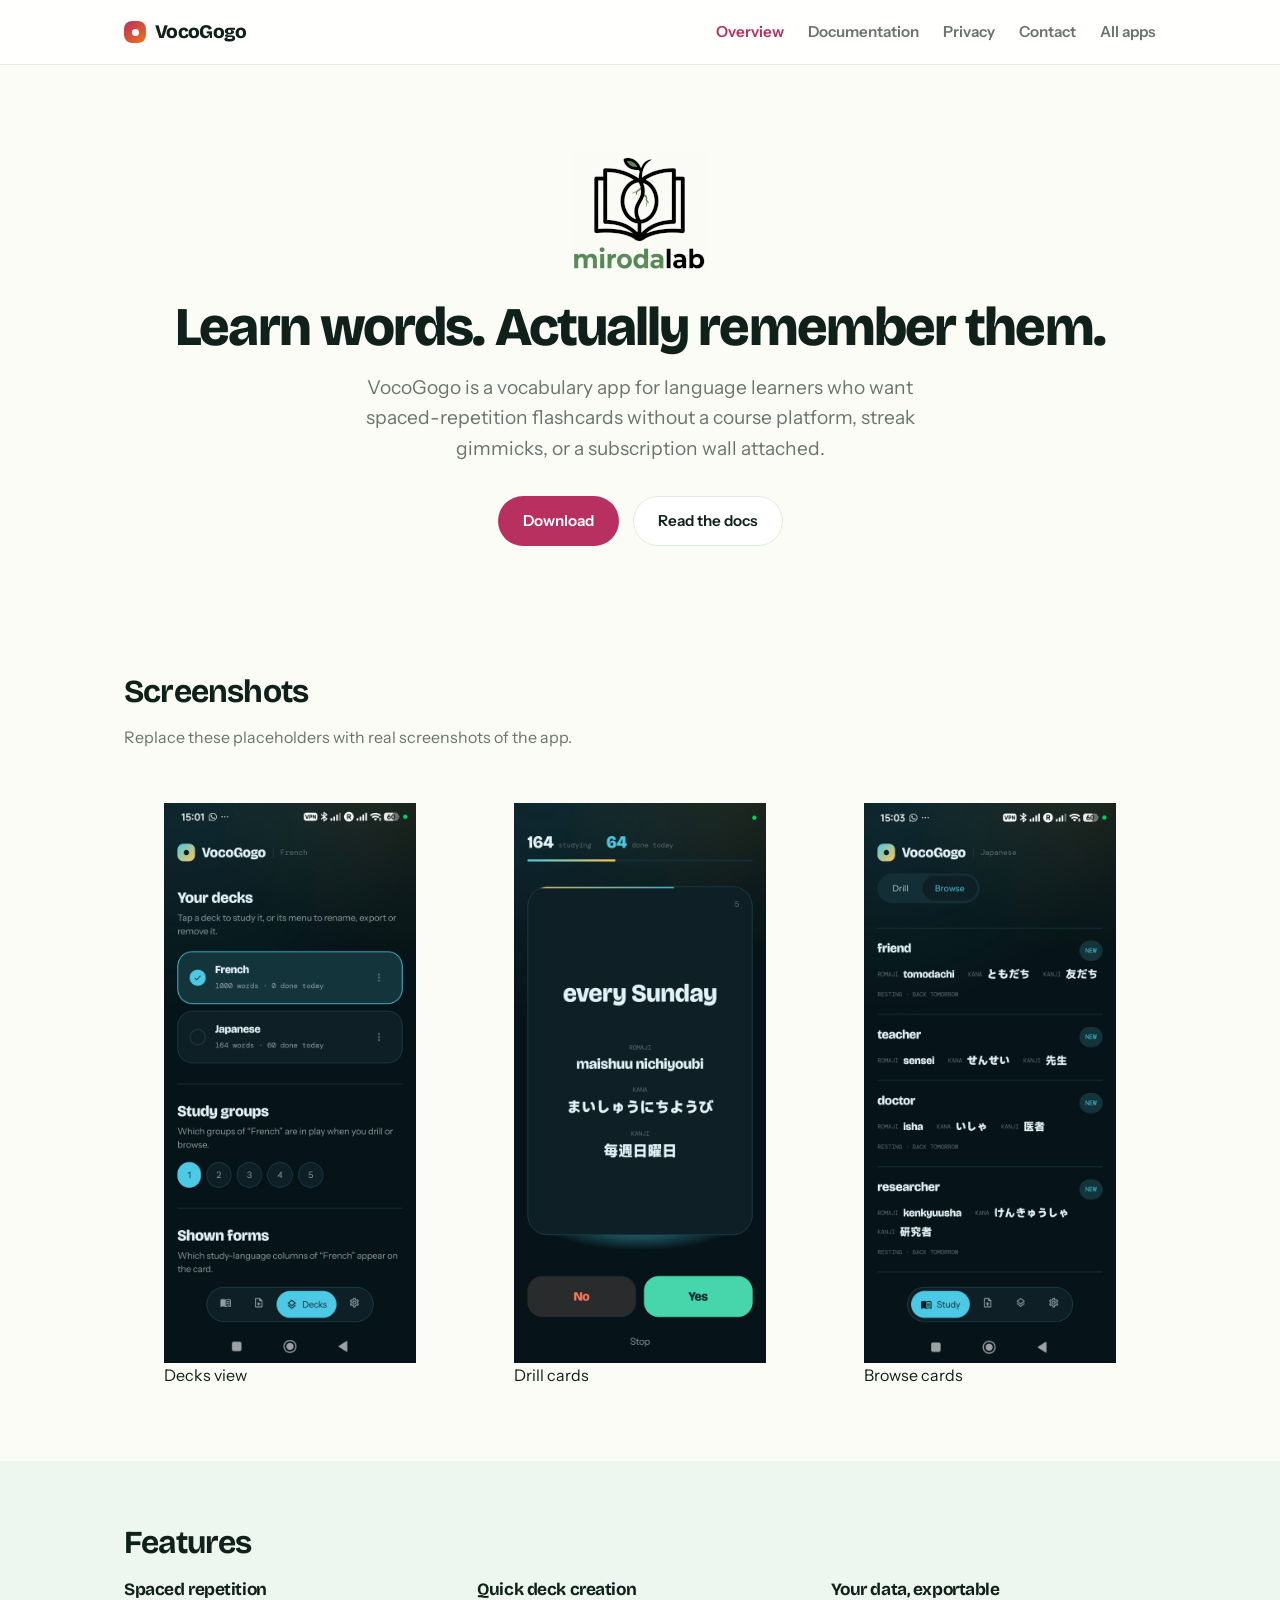
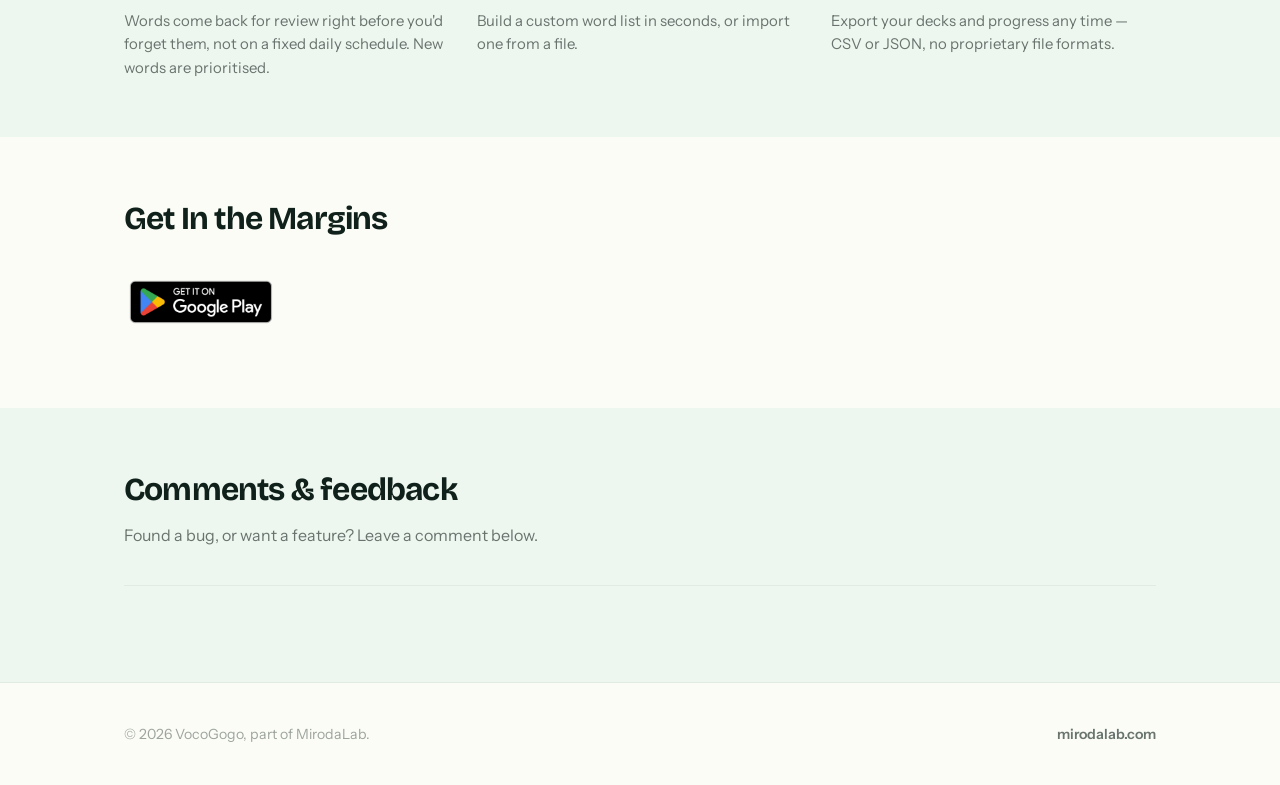
==== commit 0cd8554d: "Add files via upload" ====
--- a/index.html
+++ b/index.html
@@ -30,6 +30,7 @@
   <div class="logo-container">
       <img src="images/logo-stc.png" alt="Mirodalab">
   </div>
+  <br>
   <div class="wrap">
     <h1>Learn words. Actually remember them.</h1>
     <p class="lead">VocoGogo is a vocabulary app for language learners who want spaced-repetition flashcards without a course platform, streak gimmicks, or a subscription wall attached.</p>
--- a/css/style.css
+++ b/css/style.css
@@ -1,20 +1,79 @@
 /* ==========================================================================
    Shared stylesheet — copied into css/style.css for every site (main + 4 apps)
-   Override --accent per app for a distinct feel while keeping one system.
+   Override --accent (and --accent-dark) per app for a distinct feel while
+   keeping one system.
+
+   The palette, type and shapes come from the VocoGogo help page. Every colour
+   is a token, so light and dark are two sets of values rather than two sets of
+   rules, and a per-app accent override still flows through everything derived
+   from it (soft fills, links, focus rings).
    ========================================================================== */
 
+@import url("https://fonts.googleapis.com/css2?family=Bricolage+Grotesque:opsz,wght@12..96,600;12..96,700;12..96,800&family=Instrument+Sans:wght@400;500;600&family=DM+Mono:wght@400;500&display=swap");
+
 :root {
-  --bg: #fafaf9;
-  --bg-alt: #f0efec;
-  --text: #1c1b1a;
-  --text-muted: #6b6963;
-  --border: #e2e0da;
-  --accent: #2f6f4e;      /* default green — overridden per app */
-  --accent-dark: #24563d;
-  --card-bg: #ffffff;
-  --radius: 10px;
+  color-scheme: light dark;
+
+  --bg: #FBFCF6;
+  --bg-alt: #EEF6F0;
+  --card-bg: #FFFFFF;
+  --border: #E1EBE2;
+
+  --text: #0F211A;
+  --text-muted: color-mix(in srgb, var(--text) 62%, var(--bg) 38%);
+  --text-faint: color-mix(in srgb, var(--text) 40%, var(--bg) 60%);
+
+  /* Fills. --accent-ink stays white in both themes so an app that overrides
+     --accent to any mid-dark colour keeps readable button text. */
+  --accent: #0C7D5D;
+  --accent-dark: #0A6249;
+  --accent-ink: #FFFFFF;
+  --accent-soft: color-mix(in srgb, var(--accent) 12%, var(--card-bg) 88%);
+  --link: var(--accent-dark);
+
+  /* Secondary accent, used for notes and the warm half of the background wash. */
+  --zest: #F07319;
+  --zest-soft: color-mix(in srgb, var(--zest) 16%, var(--card-bg) 84%);
+
+  /* Semantic. Fixed meaning, so these never follow a per-app accent. */
+  --good: #2F6F4E;
+  --bad: #B3261E;
+  --bad-soft: color-mix(in srgb, var(--bad) 10%, var(--card-bg) 90%);
+
+  --wash-mint: color-mix(in srgb, var(--accent) 13%, transparent);
+  --wash-zest: color-mix(in srgb, var(--zest) 12%, transparent);
+  --lift: 0 1px 1px color-mix(in srgb, var(--text) 5%, transparent),
+          0 12px 28px -18px color-mix(in srgb, var(--text) 55%, transparent);
+
+  --radius: 18px;
+  --radius-sm: 12px;
+  --radius-pill: 999px;
   --max-width: 1080px;
-  --font: -apple-system, BlinkMacSystemFont, "Segoe UI", Inter, Roboto, Helvetica, Arial, sans-serif;
+
+  --font: "Instrument Sans", system-ui, -apple-system, BlinkMacSystemFont, "Segoe UI", Roboto, Helvetica, Arial, sans-serif;
+  --display: "Bricolage Grotesque", var(--font);
+  --mono: "DM Mono", ui-monospace, SFMono-Regular, Menlo, Consolas, monospace;
+}
+
+@media (prefers-color-scheme: dark) {
+  :root {
+    --bg: #08130F;
+    --bg-alt: #172C24;
+    --card-bg: #0F1E19;
+    --border: #223A31;
+
+    --text: #E9F4EC;
+
+    /* Deep enough that white button text still passes contrast, while links
+       brighten automatically from whatever accent an app has set. */
+    --accent: #1E9E76;
+    --accent-dark: #178A66;
+    --link: color-mix(in srgb, var(--accent) 60%, #FFFFFF 40%);
+
+    --zest: #FFA24D;
+    --good: #46DDA3;
+    --bad: #FF7A5C;
+  }
 }
 
 * { box-sizing: border-box; }
@@ -25,26 +84,47 @@
   background: var(--bg);
   color: var(--text);
   font-family: var(--font);
-  line-height: 1.55;
+  line-height: 1.6;
   -webkit-font-smoothing: antialiased;
 }
 
-a { color: var(--accent-dark); text-decoration: none; }
+/* Soft colour wash behind every page. Fixed and non-interactive, so it costs
+   nothing but stops large light areas reading as flat white. */
+body::before {
+  content: "";
+  position: fixed;
+  inset: -20vh -10vw auto;
+  height: 90vh;
+  z-index: -1;
+  pointer-events: none;
+  background:
+    radial-gradient(46vw 46vw at 12% 22%, var(--wash-mint), transparent 62%),
+    radial-gradient(40vw 40vw at 92% 6%, var(--wash-zest), transparent 60%);
+}
+
+h1, h2, h3, h4 {
+  font-family: var(--display);
+  font-weight: 700;
+  letter-spacing: -0.025em;
+}
+h1 { letter-spacing: -0.035em; font-weight: 800; }
+
+a { color: var(--link); text-decoration: none; text-underline-offset: 2px; text-decoration-thickness: 1.5px; }
 a:hover { text-decoration: underline; }
 
 img { max-width: 100%; display: block; }
 
 .logo-container {
-      display: flex;
-      justify-content: center; /* Centers horizontally */
-      align-items: center;     /* Centers vertically */
-    }
+  display: flex;
+  justify-content: center;
+  align-items: center;
+}
 
 .google-container {
-      display: flex;
-      justify-content: left; /* Centers horizontally */
-      align-items: left;     /* Centers vertically */
-    }
+  display: flex;
+  justify-content: left;
+  align-items: left;
+}
 
 .wrap {
   max-width: var(--max-width);
@@ -55,7 +135,8 @@
 /* ---------- Nav ---------- */
 header.site-nav {
   border-bottom: 1px solid var(--border);
-  background: var(--card-bg);
+  background: color-mix(in srgb, var(--card-bg) 88%, transparent);
+  backdrop-filter: blur(8px);
   position: sticky;
   top: 0;
   z-index: 10;
@@ -69,31 +150,44 @@
 }
 
 .brand {
-  font-weight: 700;
-  font-size: 1.15rem;
+  font-family: var(--display);
+  font-weight: 800;
+  font-size: 1.2rem;
+  letter-spacing: -0.035em;
   color: var(--text);
   display: flex;
   align-items: center;
-  gap: 8px;
+  gap: 9px;
 }
 .brand:hover { text-decoration: none; }
 
+/* The brand dot picks up the app's accent — the one mark that differs per site. */
 .brand .dot {
-  width: 10px;
-  height: 10px;
+  width: 22px;
+  height: 22px;
+  border-radius: 8px;
+  background: linear-gradient(140deg, var(--accent), var(--zest));
+  display: grid;
+  place-items: center;
+  flex-shrink: 0;
+}
+.brand .dot::after {
+  content: "";
+  width: 7px;
+  height: 7px;
   border-radius: 50%;
-  background: var(--accent);
-  display: inline-block;
+  background: var(--card-bg);
 }
 
 nav.links {
   display: flex;
   gap: 24px;
   font-size: 0.95rem;
+  font-weight: 600;
 }
 
 nav.links a { color: var(--text-muted); }
-nav.links a:hover, nav.links a.active { color: var(--text); text-decoration: none; }
+nav.links a:hover, nav.links a.active { color: var(--accent); text-decoration: none; }
 
 .menu-toggle {
   display: none;
@@ -123,7 +217,7 @@
     gap: 0;
     background: var(--card-bg);
     border-bottom: 1px solid var(--border);
-    box-shadow: 0 8px 16px rgba(0,0,0,0.06);
+    box-shadow: var(--lift);
   }
   nav.links.open { display: flex; }
   nav.links a { padding: 14px 24px; border-top: 1px solid var(--border); }
@@ -137,9 +231,9 @@
 }
 
 .hero h1 {
-  font-size: clamp(2rem, 5vw, 3.2rem);
+  font-size: clamp(2.1rem, 6vw, 3.4rem);
+  line-height: 1.05;
   margin: 0 0 16px;
-  letter-spacing: -0.02em;
 }
 
 .hero p.lead {
@@ -159,34 +253,35 @@
 .btn {
   display: inline-block;
   padding: 12px 24px;
-  border-radius: 999px;
+  border-radius: var(--radius-pill);
+  font-family: var(--font);
   font-weight: 600;
   font-size: 0.95rem;
   border: 1px solid transparent;
   cursor: pointer;
+  transition: background 0.15s ease, border-color 0.15s ease;
 }
 
 .btn-primary {
   background: var(--accent);
-  color: #fff;
+  color: var(--accent-ink);
 }
 .btn-primary:hover { background: var(--accent-dark); text-decoration: none; }
 
 .btn-secondary {
-  background: transparent;
+  background: var(--card-bg);
   color: var(--text);
   border-color: var(--border);
 }
-.btn-secondary:hover { border-color: var(--text-muted); text-decoration: none; }
+.btn-secondary:hover { background: var(--accent-soft); border-color: var(--accent); text-decoration: none; }
 
 /* ---------- Sections ---------- */
 section { padding: 56px 0; }
 section.alt { background: var(--bg-alt); }
 
 h2.section-title {
-  font-size: 1.8rem;
+  font-size: clamp(1.6rem, 3.4vw, 2rem);
   margin: 0 0 8px;
-  letter-spacing: -0.01em;
 }
 
 p.section-sub {
@@ -207,22 +302,27 @@
   border: 1px solid var(--border);
   border-radius: var(--radius);
   padding: 24px;
-  transition: transform 0.15s ease, box-shadow 0.15s ease;
+  box-shadow: var(--lift);
+  transition: transform 0.15s ease, box-shadow 0.15s ease, border-color 0.15s ease;
 }
 
 .card:hover {
   transform: translateY(-2px);
-  box-shadow: 0 8px 24px rgba(0,0,0,0.06);
-}
-
-.card h3 { margin: 12px 0 6px; font-size: 1.15rem; }
+  border-color: color-mix(in srgb, var(--accent) 35%, var(--border));
+  box-shadow: 0 2px 2px color-mix(in srgb, var(--text) 6%, transparent),
+              0 18px 36px -20px color-mix(in srgb, var(--text) 60%, transparent);
+}
+
+.card h3 { margin: 12px 0 6px; font-size: 1.2rem; }
 .card p { color: var(--text-muted); font-size: 0.95rem; margin: 0 0 14px; }
 .card .app-icon {
   width: 44px; height: 44px;
-  border-radius: 12px;
-  background: var(--accent);
+  border-radius: 14px;
+  background: linear-gradient(140deg, var(--accent), var(--zest));
   display: flex; align-items: center; justify-content: center;
-  color: #fff; font-weight: 700; font-size: 1.1rem;
+  color: var(--accent-ink);
+  font-family: var(--display);
+  font-weight: 700; font-size: 1.1rem;
 }
 
 /* ---------- Feature list ---------- */
@@ -231,7 +331,7 @@
   grid-template-columns: repeat(auto-fit, minmax(220px, 1fr));
   gap: 28px;
 }
-.feature h4 { margin: 0 0 6px; font-size: 1.05rem; }
+.feature h4 { margin: 0 0 6px; font-size: 1.08rem; }
 .feature p { color: var(--text-muted); margin: 0; font-size: 0.93rem; }
 
 /* ---------- Screenshot gallery ---------- */
@@ -271,26 +371,27 @@
   padding: 6px 0;
   color: var(--text-muted);
 }
-.docs-toc a:hover { color: var(--text); text-decoration: none; }
-.docs-content h2 { margin-top: 48px; }
+.docs-toc a:hover { color: var(--accent); text-decoration: none; }
 .docs-content h2:first-child { margin-top: 0; }
 .docs-content code {
+  font-family: var(--mono);
   background: var(--bg-alt);
   padding: 2px 6px;
-  border-radius: 4px;
+  border-radius: 6px;
   font-size: 0.9em;
 }
 .docs-content pre {
+  font-family: var(--mono);
   background: var(--bg-alt);
   border: 1px solid var(--border);
-  border-radius: var(--radius);
+  border-radius: var(--radius-sm);
   padding: 16px;
   overflow-x: auto;
 }
 
 .docs-content h2 {
-  font-size: 1.6rem;
-  letter-spacing: -0.01em;
+  margin-top: 48px;
+  font-size: clamp(1.5rem, 3vw, 1.8rem);
   padding-bottom: 8px;
   border-bottom: 1px solid var(--border);
   /* Matches .docs-toc's own sticky offset (top: 88px) — without this, clicking
@@ -301,8 +402,7 @@
 
 .docs-content h3 {
   margin: 32px 0 10px;
-  font-size: 1.15rem;
-  letter-spacing: -0.01em;
+  font-size: 1.18rem;
   scroll-margin-top: 88px;
 }
 
@@ -314,10 +414,6 @@
 
 .docs-content li {
   margin-bottom: 10px;
-}
-
-.docs-content ol.steps li {
-  margin-bottom: 14px;
 }
 
 /* Tables (field lists, theme table, key-restriction values) */
@@ -337,11 +433,12 @@
 }
 
 .docs-content th {
-  color: var(--text-muted);
-  font-weight: 600;
-  font-size: 0.85rem;
+  font-family: var(--mono);
+  color: var(--text-faint);
+  font-weight: 400;
+  font-size: 0.72rem;
   text-transform: uppercase;
-  letter-spacing: 0.03em;
+  letter-spacing: 0.1em;
 }
 
 .docs-content tr:last-child td {
@@ -350,9 +447,8 @@
 
 /* Callout cards (tip / warn). These reuse the site-wide .card rule, so strip
    the marketing-grid hover lift and muted body text — a callout isn't a link
-   and its text is the important part, not secondary. Colors are fixed (not
-   tied to --accent) so tip/warn stay visually distinct regardless of which
-   app's --accent override is active on a given site. */
+   and its text is the important part, not secondary. Colors come from the
+   semantic tokens, so tip/warn stay distinct from whichever --accent is set. */
 .docs-content .card {
   padding: 16px 20px;
   margin: 20px 0;
@@ -361,7 +457,8 @@
 }
 .docs-content .card:hover {
   transform: none;
-  box-shadow: none;
+  border-color: var(--border);
+  box-shadow: var(--lift);
 }
 .docs-content .card p {
   color: var(--text);
@@ -370,19 +467,20 @@
 }
 .docs-content .card p + p { margin-top: 8px; }
 
-.docs-content .card.tip { border-left-color: #2f6f4e; }
-.docs-content .card.warn { border-left-color: #b3261e; }
+.docs-content .card.tip { border-left-color: var(--good); }
+.docs-content .card.warn { border-left-color: var(--bad); }
 
 .docs-content .card .label {
   display: block;
-  font-weight: 700;
+  font-family: var(--mono);
+  font-weight: 500;
   font-size: 0.72rem;
   text-transform: uppercase;
   letter-spacing: 0.06em;
   margin-bottom: 6px;
 }
-.docs-content .card.tip .label { color: #2f6f4e; }
-.docs-content .card.warn .label { color: #b3261e; }
+.docs-content .card.tip .label { color: var(--good); }
+.docs-content .card.warn .label { color: var(--bad); }
 
 @media (max-width: 720px) {
   .docs-layout { grid-template-columns: 1fr; }
@@ -395,13 +493,13 @@
   border-bottom: 1px solid var(--border);
   padding-bottom: 24px;
 }
-.post-item .post-date { color: var(--text-muted); font-size: 0.85rem; }
+.post-item .post-date { font-family: var(--mono); color: var(--text-faint); font-size: 0.8rem; }
 .post-item h3 { margin: 6px 0; }
 .post-item p { color: var(--text-muted); margin: 0; }
 
 article.post-body { max-width: 680px; margin: 0 auto; }
 article.post-body h1 { margin-bottom: 4px; }
-article.post-body .post-meta { color: var(--text-muted); margin-bottom: 32px; }
+article.post-body .post-meta { font-family: var(--mono); color: var(--text-faint); font-size: 0.85rem; margin-bottom: 32px; }
 
 /* ---------- Comments ---------- */
 .comments-section {
@@ -414,7 +512,7 @@
 footer.site-footer {
   border-top: 1px solid var(--border);
   padding: 40px 0;
-  color: var(--text-muted);
+  color: var(--text-faint);
   font-size: 0.88rem;
 }
 footer.site-footer .wrap {
@@ -423,7 +521,8 @@
   flex-wrap: wrap;
   gap: 12px;
 }
-footer.site-footer a { color: var(--text-muted); }
+footer.site-footer a { color: var(--text-muted); font-weight: 600; }
+footer.site-footer a:hover { color: var(--accent); }
 
 /* ---------- Contact form ---------- */
 .contact-form { max-width: 480px; }
@@ -439,9 +538,9 @@
 .form-row input[type="email"],
 .form-row textarea {
   width: 100%;
-  padding: 10px 12px;
+  padding: 11px 13px;
   border: 1px solid var(--border);
-  border-radius: 8px;
+  border-radius: var(--radius-sm);
   background: var(--card-bg);
   color: var(--text);
   font-family: var(--font);
@@ -470,16 +569,120 @@
 .contact-form .btn:disabled { opacity: 0.6; cursor: default; }
 
 .form-status { margin: 14px 0 0; font-size: 0.9rem; min-height: 1.3em; }
-.form-status.success { color: var(--accent-dark); }
-.form-status.error { color: #b3261e; }
-
-.summary { 
-  background:#FFFFFF; 
-  border:1px solid #E1EBE2;
-  border-radius:22px; 
-  padding:24px 26px; 
-  box-shadow:0 1px 1px color-mix(in srgb, #0F211A 5%, transparent); 
-  margin:0 0 12px; }
-.summary h2 { margin-top:0; font-size:20px; }
-.summary ul { margin-bottom:0; }
-.summary li::marker { color:12%; }+.form-status.success { color: var(--good); }
+.form-status.error { color: var(--bad); }
+
+/* ==========================================================================
+   Docs prose (docs.html, privacy.html)
+   Ported from the standalone VocoGogo help page and scoped to .docs-content so
+   it cannot reach the site shell — an earlier version of this block redefined
+   :root, body and .wrap globally, which pulled every page down to the help
+   page's 760px column.
+   ========================================================================== */
+
+/* Intro paragraph under a docs heading. (.lead stays the hero's own style.) */
+.docs-content .lede {
+  font-size: 1.1rem;
+  color: var(--text-muted);
+  max-width: 60ch;
+  margin: 0 0 14px;
+}
+
+/* ---------- Numbered steps ---------- */
+.docs-content ol.steps {
+  list-style: none;
+  counter-reset: s;
+  padding: 0;
+  margin: 22px 0;
+}
+.docs-content ol.steps li {
+  counter-increment: s;
+  position: relative;
+  padding-left: 52px;
+  margin-bottom: 24px;
+}
+.docs-content ol.steps li::before {
+  content: counter(s);
+  position: absolute;
+  left: 0;
+  top: -2px;
+  width: 34px;
+  height: 34px;
+  border-radius: 50%;
+  background: var(--accent);
+  color: var(--accent-ink);
+  font-family: var(--display);
+  font-weight: 700;
+  font-size: 1rem;
+  display: grid;
+  place-items: center;
+}
+.docs-content ol.steps li strong {
+  display: block;
+  font-size: 1.05rem;
+  margin-bottom: 3px;
+}
+
+/* ---------- Answer key (Yes / No / No answer) ---------- */
+.docs-content .keyrow {
+  display: flex;
+  gap: 12px;
+  align-items: flex-start;
+  margin-bottom: 16px;
+}
+.docs-content .pill {
+  flex-shrink: 0;
+  font-family: var(--display);
+  font-weight: 700;
+  font-size: 0.85rem;
+  padding: 5px 14px;
+  border-radius: var(--radius-pill);
+}
+.docs-content .pill.yes  { background: var(--good); color: #FFFFFF; }
+.docs-content .pill.no   { background: var(--bad-soft); color: var(--bad); }
+.docs-content .pill.none { background: var(--bg-alt); color: var(--text-muted); }
+
+/* ---------- Inline note ----------
+   Same vocabulary as .card.tip / .card.warn, but reads as an aside in the flow
+   rather than a boxed card. */
+.docs-content .note {
+  border-left: 3px solid var(--zest);
+  background: var(--zest-soft);
+  padding: 14px 18px;
+  border-radius: 0 var(--radius-sm) var(--radius-sm) 0;
+  margin: 20px 0;
+  font-size: 0.95rem;
+}
+.docs-content .note p:last-child { margin-bottom: 0; }
+
+/* A plain panel doesn't need the coloured edge that marks a tip or warning. */
+.docs-content .card:not(.tip):not(.warn) { border-left-width: 1px; }
+
+/* Inline chip for a UI affordance named in prose, e.g. the deck's menu button. */
+.docs-content .menu {
+  font-family: var(--mono);
+  background: var(--bg-alt);
+  border-radius: 8px;
+  padding: 2px 8px;
+  white-space: nowrap;
+  font-size: 0.9em;
+}
+
+/* Wide tables scroll inside their own box instead of stretching the page. */
+.tablewrap { overflow-x: auto; }
+
+/* ---------- FAQ ---------- */
+.docs-content dl.faq dt { font-weight: 600; margin-top: 22px; }
+.docs-content dl.faq dd { margin: 6px 0 0; color: var(--text-muted); }
+
+/* ---------- Summary panel (top of the privacy policy) ---------- */
+.summary {
+  background: var(--card-bg);
+  border: 1px solid var(--border);
+  border-radius: var(--radius);
+  padding: 24px 26px;
+  box-shadow: var(--lift);
+  margin: 0 0 20px;
+}
+.summary h2 { margin-top: 0; font-size: 1.25rem; }
+.summary ul { margin-bottom: 0; }
